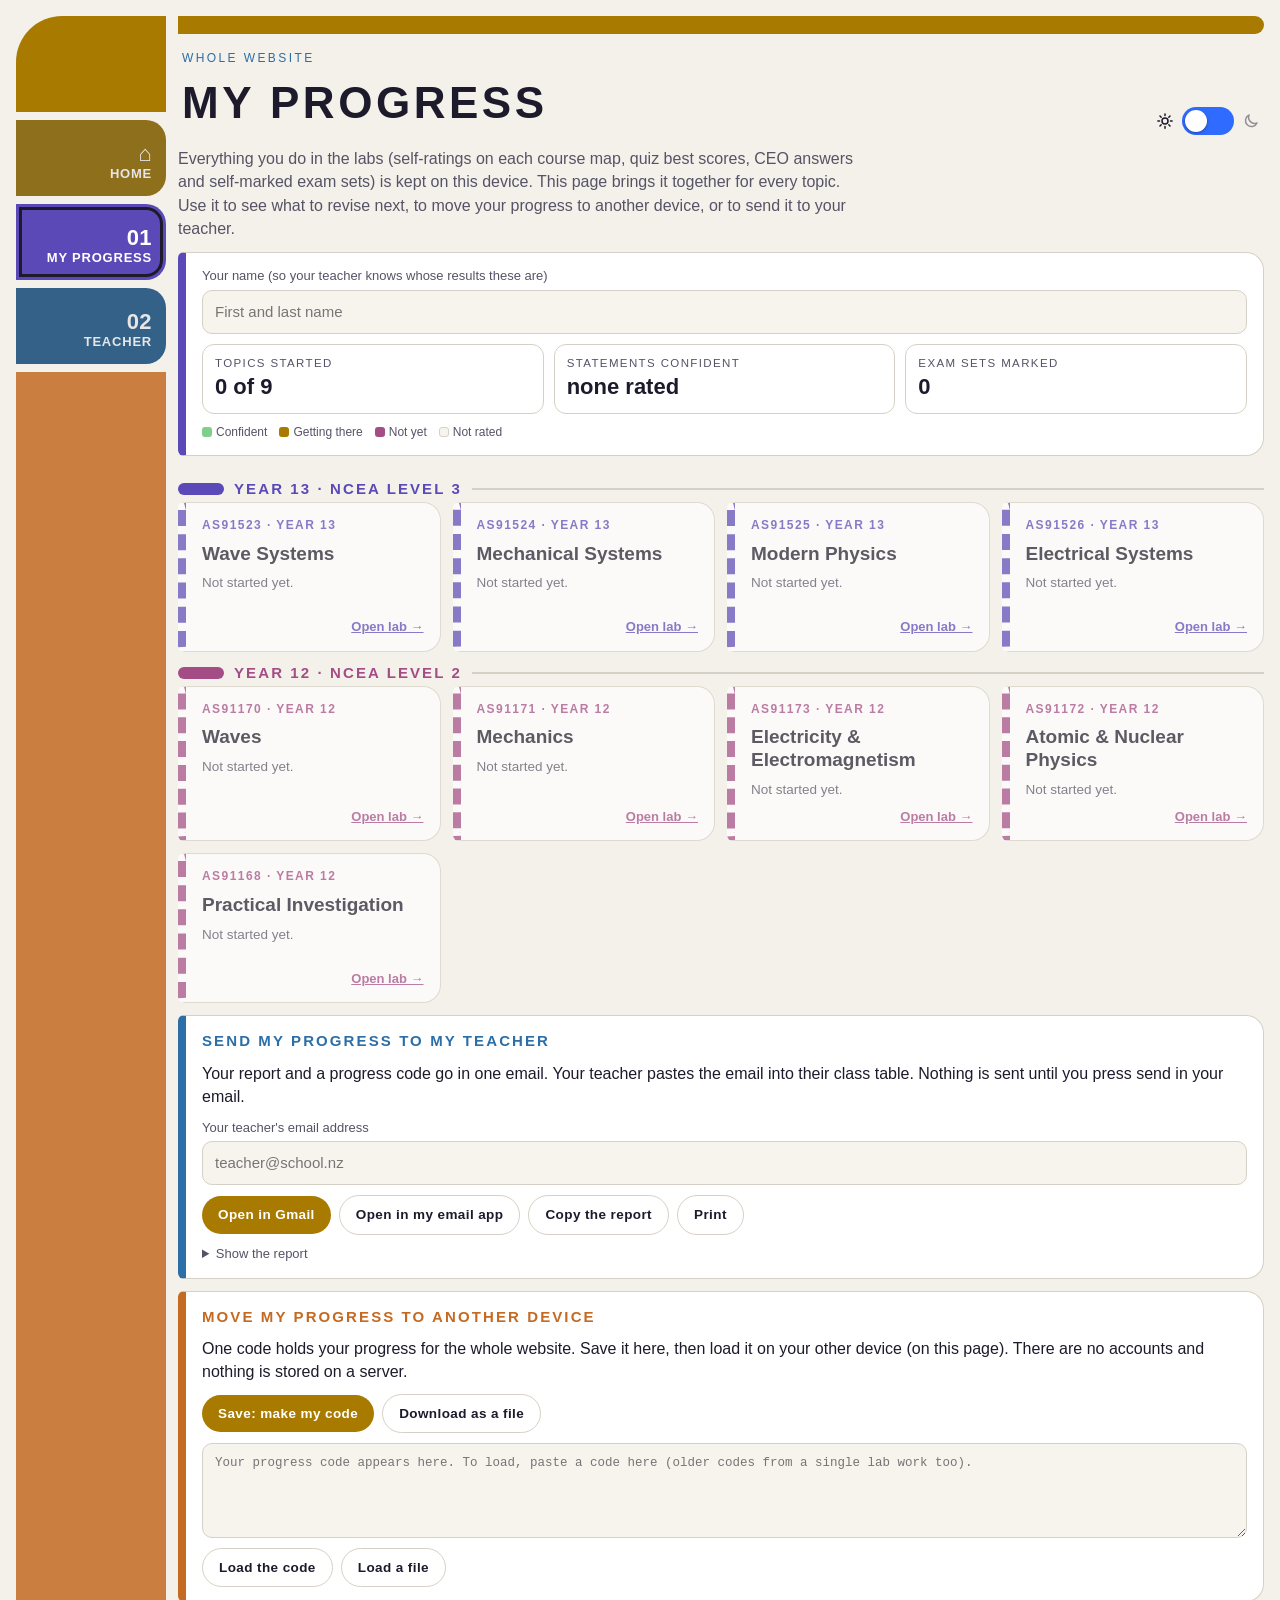
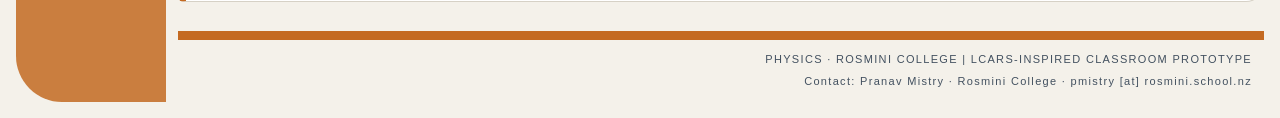
==== progress.html @ e8e891b4 "v1.26: one progress page for the whole website, and a sun/moon theme switch - New My progress page (" ====
<!DOCTYPE html>
<html lang="en">
<head>
<!-- Google tag (gtag.js) -->
<script async src="https://www.googletagmanager.com/gtag/js?id=G-SY24GC7K0S"></script>
<script>
  window.dataLayer = window.dataLayer || [];
  function gtag(){dataLayer.push(arguments);}
  gtag('js', new Date());

  gtag('config', 'G-SY24GC7K0S');
</script>
<meta charset="utf-8">
<script>
/* Light or dark: follow the browser's setting. A choice made with the slider lasts for this visit only
   (shared with the labs), so the next visit matches the browser again. */
(function(){var t=null;try{t=sessionStorage.getItem('physics-theme')}catch(e){}
if(t!=='light'&&t!=='dark'){t=(window.matchMedia&&matchMedia('(prefers-color-scheme: light)').matches)?'light':'dark'}
document.documentElement.setAttribute('data-theme',t)})();
</script>
<meta name="viewport" content="width=device-width, initial-scale=1">
<title>My progress · Physics@Rosmini</title>
<style>
:root{
  --bg:#05060b;--panel:#121526;--panel2:#181c31;--ink:#f3edf5;--muted:#c2bed4;--line:#41445b;
  --orange:#f0a66a;--yellow:#f0cc6a;--pink:#d99ac6;--lav:#a99be4;--blue:#87bbec;
  --y12:var(--pink);--y13:var(--lav);--accent:var(--yellow);
}
@media (prefers-color-scheme:light){:root:not([data-theme="dark"]){
  --bg:#f4f1ea;--panel:#ffffff;--panel2:#f7f4ee;--ink:#1d1b2b;--muted:#565366;--line:#d6d1c6;
  --orange:#c46a22;--yellow:#a87b00;--pink:#a44c86;--lav:#5b49b8;--blue:#2b6ea8;
}}
:root[data-theme="light"]{
  --bg:#f4f1ea;--panel:#ffffff;--panel2:#f7f4ee;--ink:#1d1b2b;--muted:#565366;--line:#d6d1c6;
  --orange:#c46a22;--yellow:#a87b00;--pink:#a44c86;--lav:#5b49b8;--blue:#2b6ea8;
}
*{box-sizing:border-box}
html,body{margin:0}
body{background:var(--bg);color:var(--ink);font-family:Arial,Helvetica,sans-serif;line-height:1.45;-webkit-font-smoothing:antialiased}
a{color:inherit}
button{font:inherit;color:inherit}
.frame{display:grid;grid-template-columns:150px minmax(0,1fr);gap:0 12px;max-width:1280px;margin:0 auto;padding:16px}

/* ---------- LCARS rail ---------- */
.rail{display:flex;flex-direction:column;gap:8px}
.elbow{height:96px;background:var(--accent);border-radius:46px 0 0 0;position:relative}

.yr{border:0;cursor:pointer;text-align:right;padding:12px 14px;min-height:76px;border-radius:0 20px 20px 0;
  font-weight:700;letter-spacing:.06em;font-size:13px;color:#0b0c14;display:flex;flex-direction:column;justify-content:flex-end;align-items:flex-end;
  transition:transform .15s ease, filter .15s ease;filter:saturate(.75) brightness(.9)}
.yr .num{font-size:22px;letter-spacing:.02em;line-height:1}
.yr:hover{filter:none;transform:translateX(3px)}
.yr[aria-pressed="true"]{filter:none;outline:3px solid var(--ink);outline-offset:-6px}
.yr[data-y="all"]{background:var(--accent)}
:root[data-theme="light"] .yr{color:#fff}
@media (prefers-color-scheme:light){:root:not([data-theme="dark"]) .yr{color:#fff}}
.yr[data-y="12"]{background:var(--y12)}.yr[data-y="13"]{background:var(--y13)}
.rail-fill{flex:1;min-height:40px;background:var(--orange);border-radius:0 0 0 46px;opacity:.85}

/* ---------- main ---------- */
.main{display:flex;flex-direction:column;gap:12px;min-width:0}
.topbar{height:18px;background:var(--accent);border-radius:0 9px 9px 0}
.head{display:flex;justify-content:space-between;align-items:flex-end;gap:16px;flex-wrap:wrap;padding:4px 4px 0}
.eyebrow{font-size:12px;letter-spacing:.2em;text-transform:uppercase;color:var(--blue)}
h1{margin:4px 0 0;font-size:clamp(28px,4vw,44px);letter-spacing:.08em;text-transform:uppercase}
.head-right{display:flex;align-items:center;gap:12px}
.theme-switch-wrap{display:flex;align-items:center;gap:8px;font-size:12px;white-space:nowrap}
.theme-label-dark,.theme-label-light{font-weight:700}
.theme-label-dark{color:var(--ink)}.theme-label-light{color:var(--muted)}
:root[data-theme="light"] .theme-label-dark{color:#59687a}:root[data-theme="light"] .theme-label-light{color:#17212c}
.theme-switch{position:relative;display:inline-block;width:52px;height:28px;flex:0 0 auto}
.theme-switch input{opacity:0;width:0;height:0;position:absolute}
.theme-slider{position:absolute;inset:0;cursor:pointer;background:#343c58;border:1px solid #6b738d;border-radius:999px;transition:.2s}
.theme-slider:before{content:"";position:absolute;width:20px;height:20px;left:3px;top:3px;background:#fff;border-radius:50%;transition:.2s;box-shadow:0 1px 4px rgba(0,0,0,.35)}
.theme-switch input:checked + .theme-slider{background:#d6e2f2;border-color:#8a9bb1}
.theme-switch input:checked + .theme-slider:before{transform:translateX(24px);background:#1d2633}
.theme-switch input:focus-visible + .theme-slider{outline:2px solid var(--accent);outline-offset:2px}
.tools{display:flex;gap:10px;align-items:center;flex-wrap:wrap}
.search{flex:1;min-width:200px;position:relative}
.search input{width:100%;font:inherit;font-size:15px;color:var(--ink);background:var(--panel);border:1px solid var(--line);border-radius:12px;padding:12px 14px 12px 40px}
.search input:focus{outline:2px solid var(--accent);outline-offset:1px}
.search svg{position:absolute;left:13px;top:50%;transform:translateY(-50%);opacity:.7}
.chips{display:flex;gap:6px;flex-wrap:wrap}
.chip{border:1px solid var(--line);background:var(--panel);border-radius:999px;padding:8px 13px;font-size:13px;cursor:pointer}
.chip[aria-pressed="true"]{background:var(--ink);color:var(--bg);border-color:var(--ink)}

.notice{background:var(--panel);border:1px solid var(--orange);border-left:6px solid var(--orange);border-radius:10px;padding:10px 14px;font-size:14px}
.notice code{background:var(--panel2);padding:1px 5px;border-radius:4px}

.band{display:flex;align-items:center;gap:10px;margin:10px 0 2px}
.band .bar{height:12px;flex:0 0 46px;border-radius:6px;background:var(--c)}
.band h2{margin:0;font-size:15px;letter-spacing:.14em;text-transform:uppercase;color:var(--c)}
.band .line{flex:1;height:2px;background:var(--line)}
.band .count{font-size:12px;color:var(--muted)}

.grid{display:grid;grid-template-columns:repeat(auto-fill,minmax(250px,1fr));gap:12px}
.card{--c:var(--lav);position:relative;display:flex;flex-direction:column;gap:8px;text-decoration:none;background:var(--panel);
  border:1px solid var(--line);border-left:8px solid var(--c);border-radius:6px 18px 18px 6px;padding:14px 16px 14px 16px;min-height:150px;
  transition:transform .15s ease,border-color .15s ease,box-shadow .15s ease}
a.card:hover,a.card:focus-visible{transform:translateY(-3px);border-color:var(--c);box-shadow:0 10px 26px -14px var(--c);outline:none}
.card .code{font-size:12px;letter-spacing:.12em;text-transform:uppercase;color:var(--c);font-weight:700}
.card h3{margin:0;font-size:19px;line-height:1.2}
.card p{margin:0;font-size:13.5px;color:var(--muted)}
.card .meta{margin-top:auto;display:flex;gap:6px;flex-wrap:wrap;align-items:center}
.pill{font-size:11.5px;letter-spacing:.04em;border-radius:999px;padding:3px 9px;border:1px solid var(--line);color:var(--muted)}
.pill.ext{border-color:var(--c);color:var(--c)}
.go{margin-left:auto;font-weight:700;font-size:13px;color:var(--c)}
.card.soon{opacity:.55;border-left-style:dashed}
.card.soon .go{color:var(--muted);font-weight:400}
.empty{padding:26px;text-align:center;color:var(--muted);border:1px dashed var(--line);border-radius:12px}

.footer{border-top:9px solid var(--orange);margin-top:17px;padding:12px;text-align:right;color:var(--muted);font-size:11px;letter-spacing:.12em}
.footer span{display:inline-block;margin-top:6px}
:root[data-theme="light"] .footer{color:#435160}
@media (prefers-color-scheme:light){:root:not([data-theme="dark"]) .footer{color:#435160}}

/* ---------- phone ---------- */
@media (max-width:720px){
  .frame{grid-template-columns:1fr;padding:12px 16px}
  .rail{flex-direction:row;gap:6px;overflow-x:auto;order:0}
  .elbow,.rail-fill{display:none}
  .yr{min-height:52px;min-width:72px;flex:1;border-radius:14px;align-items:center;justify-content:center;text-align:center;padding:8px}
  .yr .num{font-size:17px}
  .main{margin-top:10px}
  .grid{grid-template-columns:1fr}
}
@media (prefers-reduced-motion:reduce){*{transition:none!important}}


a.yr{text-decoration:none}
.yr.here{filter:none;outline:3px solid var(--ink);outline-offset:-6px}
.yr[data-y="home"]{background:var(--accent)}.yr[data-y="me"]{background:var(--lav)}.yr[data-y="teach"]{background:var(--blue)}
.lede{margin:0;color:var(--muted);max-width:78ch}
.panel{background:var(--panel);border:1px solid var(--line);border-radius:6px 18px 18px 6px;border-left:8px solid var(--c,var(--orange));padding:14px 16px;display:flex;flex-direction:column;gap:10px}
.panel h2{margin:0;font-size:15px;letter-spacing:.14em;text-transform:uppercase;color:var(--c,var(--orange))}
.panel p{margin:0}
.row{display:flex;gap:8px;flex-wrap:wrap;align-items:center}
.field{display:flex;flex-direction:column;gap:4px;font-size:13px;color:var(--muted);min-width:220px;flex:1}
.field input,textarea{font:inherit;font-size:15px;color:var(--ink);background:var(--panel2);border:1px solid var(--line);border-radius:10px;padding:10px 12px;width:100%}
textarea{font-family:ui-monospace,Menlo,Consolas,monospace;font-size:12.5px;resize:vertical;word-break:break-all}
.field input:focus,textarea:focus{outline:2px solid var(--accent);outline-offset:1px}
.btn{border:0;cursor:pointer;border-radius:999px;padding:9px 16px;font-weight:700;font-size:13.5px;letter-spacing:.03em;background:var(--accent);color:#0b0c14;text-decoration:none;display:inline-flex;align-items:center;gap:6px}
.btn.alt{background:transparent;color:var(--ink);border:1px solid var(--line)}
.btn.warn{background:transparent;color:var(--pink);border:1px solid var(--pink)}
.btn:hover{filter:brightness(1.08)}
.btn:focus-visible{outline:2px solid var(--ink);outline-offset:2px}
:root[data-theme="light"] .btn:not(.alt):not(.warn){color:#fff}
.msg{font-size:14px;padding:8px 12px;border-radius:10px;background:var(--panel2);border-left:5px solid var(--blue)}
.msg.bad{border-left-color:var(--pink)}
.msg[hidden]{display:none}
.facts{display:grid;grid-template-columns:repeat(auto-fit,minmax(150px,1fr));gap:10px}
.facts div{background:var(--panel);border:1px solid var(--line);border-radius:12px;padding:10px 12px}
.facts span{display:block;font-size:11.5px;letter-spacing:.12em;text-transform:uppercase;color:var(--muted)}
.facts b{font-size:22px}
.stack{display:flex;height:12px;border-radius:6px;overflow:hidden;background:var(--panel2);border:1px solid var(--line)}
.stack i{display:block;height:100%}
.stack .c{background:#7fcf8a}.stack .g{background:var(--yellow)}.stack .n{background:var(--pink)}
.key{display:flex;gap:12px;flex-wrap:wrap;font-size:12px;color:var(--muted)}
.key i{display:inline-block;width:10px;height:10px;border-radius:3px;margin-right:4px;vertical-align:-1px}
.card .small{font-size:12.5px;color:var(--muted)}
.card ul{margin:0;padding-left:18px;font-size:13px}
.card li{margin:2px 0}
.card .weak-h{font-size:11.5px;letter-spacing:.12em;text-transform:uppercase;color:var(--c);font-weight:700;margin-top:2px}
.card.idle{opacity:.7;border-left-style:dashed}
pre.report{white-space:pre-wrap;word-break:break-word;margin:0;background:var(--panel2);border:1px solid var(--line);border-radius:10px;padding:12px;font-size:12.5px;max-height:340px;overflow:auto}
details.more summary{cursor:pointer;color:var(--muted);font-size:13px}
.visually-hidden{position:absolute;left:-9999px}
/* teacher table */
.tablewrap{overflow:auto;border:1px solid var(--line);border-radius:12px;background:var(--panel)}
table.cls{border-collapse:collapse;width:100%;font-size:13px}
.cls th,.cls td{padding:8px 10px;border-bottom:1px solid var(--line);text-align:left;vertical-align:top}
.cls thead th{position:sticky;top:0;background:var(--panel2);font-size:11.5px;letter-spacing:.08em;text-transform:uppercase;color:var(--muted);white-space:nowrap}
.cls thead th.y13{color:var(--y13)}.cls thead th.y12{color:var(--y12)}
.cls td.cell{min-width:96px}
.cls td.cell .stack{height:8px;margin-top:4px}
.cls td.none{color:var(--muted)}
.cls tbody tr{cursor:pointer}
.cls tbody tr:hover td,.cls tbody tr.on td{background:var(--panel2)}
.cls .nm{font-weight:700;white-space:nowrap}
.cls .sub{display:block;font-size:11.5px;color:var(--muted);font-weight:400}
.gr{font-size:11.5px;color:var(--muted);display:block;margin-top:2px}
@media (max-width:720px){.facts b{font-size:18px}}
@media print{.rail,.no-print,.footer{display:none!important}.frame{display:block}.panel,.card{break-inside:avoid}}

</style>
<style id="theme-switch-style">
/* sun / moon theme switch (same on every page) */
.theme-switch-wrap{display:inline-flex!important;align-items:center!important;justify-content:center!important;gap:8px!important}
.theme-switch-wrap .theme-ico{display:inline-flex;color:inherit;opacity:.45;transition:opacity .2s}
.theme-switch-wrap:not(:has(input:checked)) .theme-ico-moon,.theme-switch-wrap:has(input:checked) .theme-ico-sun{opacity:1}
.theme-switch-wrap .theme-switch{position:relative!important;display:inline-block!important;width:52px!important;height:28px!important;flex:0 0 auto}
.theme-switch-wrap .theme-switch input{opacity:0;width:0;height:0;position:absolute}
.theme-switch-wrap .theme-slider{position:absolute!important;inset:0!important;cursor:pointer;background:#2f6bff!important;border:0!important;border-radius:999px!important;transition:background .2s!important}
.theme-switch-wrap .theme-slider:before{content:""!important;position:absolute!important;width:22px!important;height:22px!important;left:3px!important;top:3px!important;border-radius:50%!important;background:#0f1730!important;box-shadow:0 1px 3px rgba(0,0,0,.35)!important;transform:translateX(24px)!important;transition:transform .2s,background .2s!important}
.theme-switch-wrap .theme-switch input:checked+.theme-slider{background:#2f6bff!important}
.theme-switch-wrap .theme-switch input:checked+.theme-slider:before{transform:translateX(0)!important;background:#fff!important}
.theme-switch-wrap .theme-switch input:focus-visible+.theme-slider{outline:2px solid currentColor!important;outline-offset:2px!important}
@media (prefers-reduced-motion:reduce){.theme-switch-wrap .theme-slider,.theme-switch-wrap .theme-slider:before{transition:none!important}}
</style>
</head>
<body>
<div class="frame">
  <nav class="rail" aria-label="Pages">
    <div class="elbow" aria-hidden="true"></div>
    <a class="yr" data-y="home" href="index.html"><span class="num">⌂</span>HOME</a><a class="yr here" data-y="me" href="progress.html" aria-current=page><span class="num">01</span>MY PROGRESS</a><a class="yr" data-y="teach" href="teacher.html"><span class="num">02</span>TEACHER</a>
    <div class="rail-fill" aria-hidden="true"></div>
  </nav>
  <main class="main">
    <div class="topbar" aria-hidden="true"></div>
    <div class="head">
      <div>
        <div class="eyebrow">Whole website</div>
        <h1>My progress</h1>
      </div>
      <div class="head-right">
        <div aria-label="Page colour theme" class="theme-switch-wrap"><span aria-hidden="true" class="theme-ico theme-ico-sun"><svg viewBox="0 0 24 24" width="18" height="18" fill="none" stroke="currentColor" stroke-width="2" stroke-linecap="round"><circle cx="12" cy="12" r="4"/><path d="M12 2.5v2.2M12 19.3v2.2M2.5 12h2.2M19.3 12h2.2M5.3 5.3l1.6 1.6M17.1 17.1l1.6 1.6M5.3 18.7l1.6-1.6M17.1 6.9l1.6-1.6"/></svg></span><label class="theme-switch" title="Light or dark mode"><input aria-label="Use light mode" id="themeToggle" type="checkbox"/><span class="theme-slider"></span></label><span aria-hidden="true" class="theme-ico theme-ico-moon"><svg viewBox="0 0 24 24" width="18" height="18" fill="none" stroke="currentColor" stroke-width="2" stroke-linejoin="round"><path d="M20 14.5A8 8 0 0 1 9.5 4a8 8 0 1 0 10.5 10.5z"/></svg></span></div>
      </div>
    </div>

    <p class="lede">Everything you do in the labs (self-ratings on each course map, quiz best scores, CEO answers and self-marked exam sets) is kept on this device. This page brings it together for every topic. Use it to see what to revise next, to move your progress to another device, or to send it to your teacher.</p>

    <div class="panel" style="--c:var(--lav)">
      <div class="row">
        <label class="field">Your name (so your teacher knows whose results these are)<input id="me" autocomplete="name" placeholder="First and last name"></label>
      </div>
      <div class="facts" id="facts"></div>
      <div class="key"><span><i style="background:#7fcf8a"></i>Confident</span><span><i style="background:var(--yellow)"></i>Getting there</span><span><i style="background:var(--pink)"></i>Not yet</span><span><i style="background:var(--panel2);border:1px solid var(--line)"></i>Not rated</span></div>
    </div>

    <div id="topics"></div>

    <div class="panel no-print" style="--c:var(--blue)" id="send">
      <h2>Send my progress to my teacher</h2>
      <p>Your report and a progress code go in one email. Your teacher pastes the email into their class table. Nothing is sent until you press send in your email.</p>
      <div class="row"><label class="field">Your teacher's email address<input id="teacher" type="email" autocomplete="off" placeholder="teacher@school.nz"></label></div>
      <div class="row">
        <button class="btn" id="gmail" type="button">Open in Gmail</button>
        <button class="btn alt" id="mailto" type="button">Open in my email app</button>
        <button class="btn alt" id="copyRep" type="button">Copy the report</button>
        <button class="btn alt" id="print" type="button">Print</button>
      </div>
      <p class="msg" id="sendMsg" hidden aria-live="polite"></p>
      <details class="more"><summary>Show the report</summary><pre class="report" id="report"></pre></details>
    </div>

    <div class="panel no-print" style="--c:var(--orange)">
      <h2>Move my progress to another device</h2>
      <p>One code holds your progress for the whole website. Save it here, then load it on your other device (on this page). There are no accounts and nothing is stored on a server.</p>
      <div class="row">
        <button class="btn" id="make" type="button">Save: make my code</button>
        <button class="btn alt" id="dl" type="button">Download as a file</button>
      </div>
      <label class="visually-hidden" for="code">Progress code</label>
      <textarea id="code" rows="4" placeholder="Your progress code appears here. To load, paste a code here (older codes from a single lab work too)."></textarea>
      <div class="row">
        <button class="btn alt" id="load" type="button">Load the code</button>
        <label class="btn alt" style="cursor:pointer">Load a file<input id="file" type="file" accept=".txt,text/plain" hidden></label>
      </div>
      <p class="msg" id="codeMsg" hidden aria-live="polite"></p>
    </div>

    <footer class="footer">PHYSICS · ROSMINI COLLEGE   |   LCARS-INSPIRED CLASSROOM PROTOTYPE<br/><span>Contact: Pranav Mistry · Rosmini College · pmistry [at] rosmini.school.nz</span></footer>
  </main>
</div>
<script src="assets/progress.js"></script>
<script>
const $ = (id) => document.getElementById(id);
// theme: follow the browser's light/dark setting; the slider overrides it for this visit only
(function(){
  const t = $("themeToggle"), root = document.documentElement;
  const sync = () => { t.checked = root.dataset.theme === "light"; };
  sync();
  t.addEventListener("change", () => {
    root.dataset.theme = t.checked ? "light" : "dark";
    try { sessionStorage.setItem("physics-theme", root.dataset.theme); } catch (e) {}
  });
  const os = window.matchMedia ? matchMedia("(prefers-color-scheme: light)") : null;
  if (os) {
    const follow = () => { try { sessionStorage.removeItem("physics-theme"); } catch (e) {} root.dataset.theme = os.matches ? "light" : "dark"; sync(); };
    os.addEventListener ? os.addEventListener("change", follow) : os.addListener(follow);
  }
  try { localStorage.removeItem("hub-theme"); } catch (e) {}
})();



const P = window.SiteProgress, me = P.get(P.ME, {});
const esc = (s) => String(s).replace(/[&<>"]/g, (c) => ({"&":"&amp;","<":"&lt;",">":"&gt;",'"':"&quot;"}[c]));
const say = (id, html, bad) => { const m = $(id); m.hidden = false; m.classList.toggle("bad", !!bad); m.innerHTML = html; };
const nameEl = $("me"), teachEl = $("teacher");
nameEl.value = me.name || ""; teachEl.value = me.teacher || "";
const saveMe = () => { me.name = nameEl.value.trim(); me.teacher = teachEl.value.trim(); P.set(P.ME, me); };
nameEl.addEventListener("input", () => { saveMe(); renderReport(); });
teachEl.addEventListener("input", saveMe);

/* is there data for a lab that has no summary yet (old visit, or a loaded old code)? */
const rawFor = (lab) => { try { for (let i = 0; i < localStorage.length; i++) if (lab.keys(localStorage.key(i))) return true; } catch (e) {} return false; };
const stack = (m) => { const t = Math.max(1, m.total), pc = (x) => (100 * x / t).toFixed(1) + "%";
  return `<div class="stack" role="img" aria-label="${m.conf} confident, ${m.get} getting there, ${m.not} not yet, of ${m.total}"><i class="c" style="width:${pc(m.conf)}"></i><i class="g" style="width:${pc(m.get)}"></i><i class="n" style="width:${pc(m.not)}"></i></div>`; };

function render() {
  const S = P.summaries(); let started = 0, conf = 0, total = 0, exams = 0;
  const out = $("topics"); out.innerHTML = "";
  [13, 12].forEach((y) => {
    const labs = P.LABS.filter((l) => l.y === y);
    const band = document.createElement("div"); band.className = "band"; band.style.setProperty("--c", `var(--y${y})`);
    band.innerHTML = `<span class="bar"></span><h2>Year ${y} · NCEA Level ${y - 10}</h2><span class="line"></span>`; out.appendChild(band);
    const grid = document.createElement("div"); grid.className = "grid"; out.appendChild(grid);
    labs.forEach((l) => {
      const m = S[l.id], on = P.started(m), card = document.createElement("div");
      card.className = "card" + (on ? "" : " idle"); card.style.setProperty("--c", `var(--y${y})`);
      let h = `<div class="code">AS${l.as} · Year ${y}</div><h3>${esc(l.title)}</h3>`;
      if (on) {
        started++; conf += m.conf; total += m.total; exams += m.exams.length;
        h += stack(m) + `<div class="small">${m.conf} of ${m.total} confident · ${m.get} getting there · ${m.not} not yet</div>`;
        if (m.weak.length) h += `<div class="weak-h">Revise next</div><ul>${m.weak.map((w) => `<li>${esc(w)}</li>`).join("")}</ul>`;
        const bits = [];
        if (m.quiz.length) bits.push("Quiz bests: " + m.quiz.map((q) => esc(q[0].replace(/ quick check$/, "")) + " " + q[1] + "/" + q[2]).join(" · "));
        if (m.exams.length) { const e = m.exams[m.exams.length - 1]; bits.push("Last exam set (" + esc(e.d) + "): " + e.g.map(esc).join(", ")); }
        if (m.ceo) bits.push("CEO answers built: " + m.ceo[0]);
        if (bits.length) h += `<div class="small">${bits.join("<br>")}</div>`;
        h += `<div class="meta"><span class="pill">last used ${esc(P.fmtDate(m.t))}</span><a class="go" href="${l.path}">Open lab →</a></div>`;
      } else if (rawFor(l)) {
        h += `<p>You have progress saved for this topic. Open the lab once and its summary will appear here.</p><div class="meta"><a class="go" href="${l.path}">Open lab →</a></div>`;
      } else {
        h += `<p>Not started yet.</p><div class="meta"><a class="go" href="${l.path}">Open lab →</a></div>`;
      }
      card.innerHTML = h; grid.appendChild(card);
    });
  });
  $("facts").innerHTML = [["Topics started", started + " of " + P.LABS.length], ["Statements confident", total ? conf + " of " + total : "none rated"], ["Exam sets marked", String(exams)]]
    .map((f) => `<div><span>${f[0]}</span><b>${f[1]}</b></div>`).join("");
  renderReport();
}
let lastCode = "";
async function makeCode() { saveMe(); lastCode = await P.encode(P.collect(me.name)); return lastCode; }
function renderReport() { $("report").textContent = P.report(nameEl.value.trim(), P.summaries(), lastCode || "(made when you send)"); }

async function prepared() {
  if (!nameEl.value.trim()) { say("sendMsg", "<strong>Add your name first</strong> (at the top of the page), so your teacher knows whose results these are.", true); nameEl.focus(); return null; }
  const code = await makeCode(), text = P.report(me.name, P.summaries(), code); renderReport(); return { code, text };
}
const subject = () => "Physics revision progress: " + (me.name || "student");
$("gmail").onclick = async () => { const r = await prepared(); if (!r) return;
  window.open("https://mail.google.com/mail/?view=cm&fs=1&to=" + encodeURIComponent(me.teacher) + "&su=" + encodeURIComponent(subject()) + "&body=" + encodeURIComponent(r.text), "_blank", "noopener");
  say("sendMsg", "<strong>Gmail opened in a new tab.</strong> Check the email, then press send. If nothing opened, use <b>Copy the report</b> and paste it into an email."); };
$("mailto").onclick = async () => { const r = await prepared(); if (!r) return;
  location.href = "mailto:" + encodeURIComponent(me.teacher) + "?subject=" + encodeURIComponent(subject()) + "&body=" + encodeURIComponent(r.text);
  say("sendMsg", "<strong>Your email app should open.</strong> If it does not, use <b>Copy the report</b> and paste it into an email."); };
const copy = async (t) => { try { await navigator.clipboard.writeText(t); return true; } catch (e) { const a = document.createElement("textarea"); a.value = t; document.body.appendChild(a); a.select(); let ok = false; try { ok = document.execCommand("copy"); } catch (e2) {} a.remove(); return ok; } };
$("copyRep").onclick = async () => { const r = await prepared(); if (!r) return; const ok = await copy(r.text);
  say("sendMsg", ok ? "<strong>Report copied.</strong> Paste it into an email or a message to your teacher. Keep the code at the bottom: it is what puts you in the class table." : "Copying was blocked. Open <b>Show the report</b> below and copy it from there.", !ok); };
$("print").onclick = () => { renderReport(); document.querySelector("details.more").open = true; window.print(); };

$("make").onclick = async () => { const c = await makeCode(); $("code").value = c; renderReport(); const ok = await copy(c);
  say("codeMsg", "<strong>Code ready" + (ok ? " and copied" : "") + ".</strong> Paste it somewhere you can reach from your other device (an email to yourself, or a Google Doc), or download it as a file."); };
$("dl").onclick = async () => { const c = await makeCode(), a = document.createElement("a");
  a.href = URL.createObjectURL(new Blob([c], { type: "text/plain" })); a.download = "physics-progress.txt"; document.body.appendChild(a); a.click(); a.remove();
  say("codeMsg", "<strong>Saved</strong> as physics-progress.txt in your downloads."); };
async function loadText(t) {
  const found = P.findCodes(t); if (!found.length) { say("codeMsg", "<strong>That is not a progress code.</strong> Copy the whole code, starting with PR1. (or the letters from an older lab code).", true); return; }
  let o; try { o = await P.decode(found[0]); } catch (e) { say("codeMsg", "<strong>That code could not be read.</strong> It may be cut short: copy all of it.", true); return; }
  const what = o.old ? "your progress for " + P.LABS.find((l) => l.id === o.old).title : "your progress on this device for every topic";
  if (!confirm("Loading this code replaces " + what + ". Continue?")) return;
  P.load(o); Object.assign(me, P.get(P.ME, {})); nameEl.value = me.name || ""; render();
  say("codeMsg", "<strong>Progress loaded" + (o.d ? " (saved " + o.d + ")" : "") + ".</strong>" + (o.old ? " This was an older single-lab code: open that lab once to refresh its summary here." : ""));
}
$("load").onclick = () => loadText($("code").value);
$("file").onchange = (e) => { const f = e.target.files[0]; if (!f) return; f.text().then(loadText); e.target.value = ""; };
window.addEventListener("storage", render);
render();

</script>
</body>
</html>
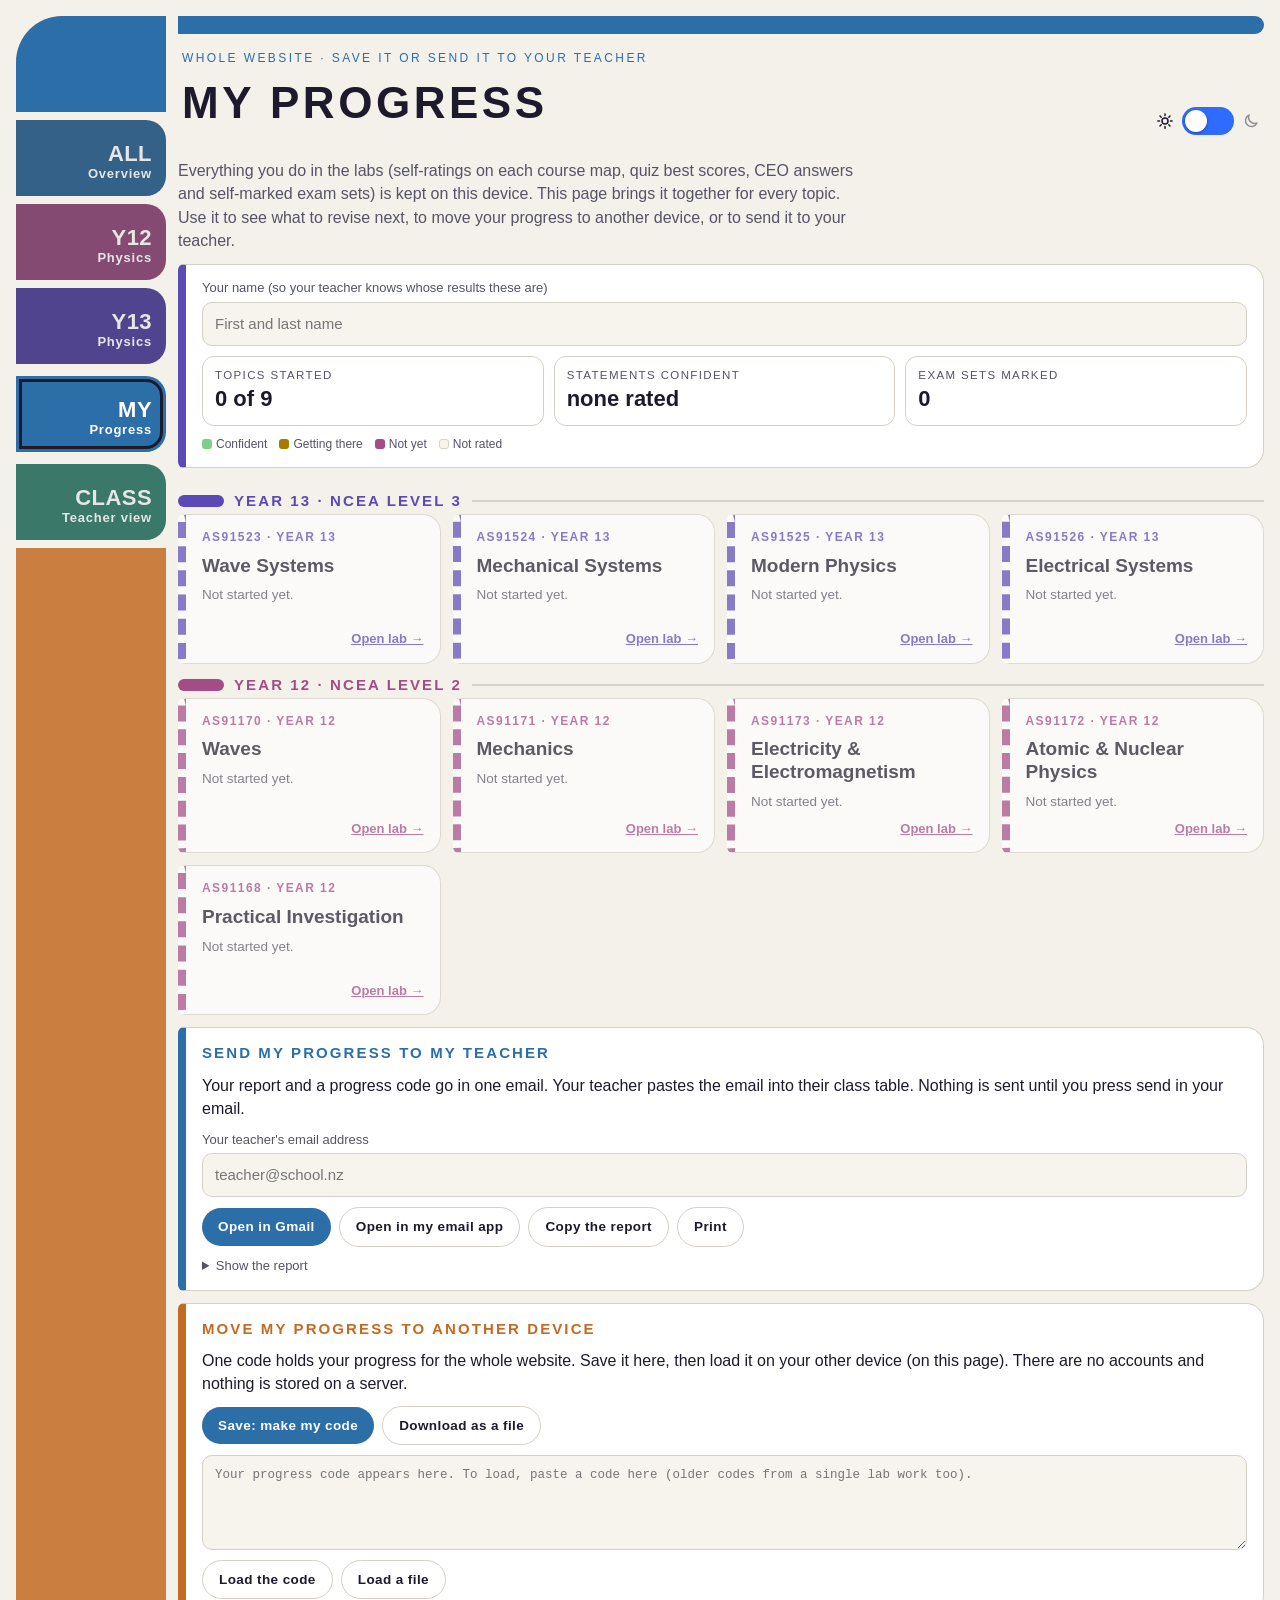
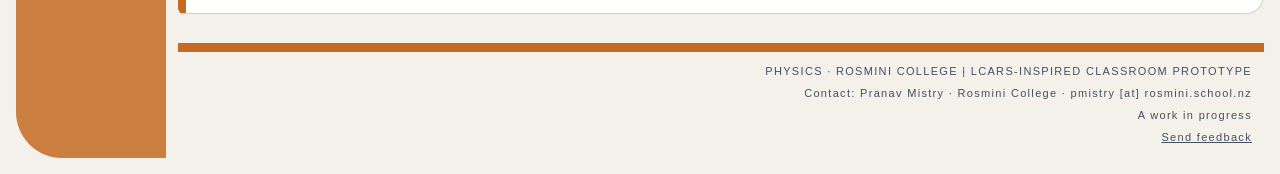
==== commit e4a589d7: "v1.28: My progress and Teacher view move onto the home page - Two new rail buttons on the home page " ====
--- a/progress.html
+++ b/progress.html
@@ -1,375 +1,8 @@
 <!DOCTYPE html>
-<html lang="en">
-<head>
-<!-- Google tag (gtag.js) -->
-<script async src="https://www.googletagmanager.com/gtag/js?id=G-SY24GC7K0S"></script>
-<script>
-  window.dataLayer = window.dataLayer || [];
-  function gtag(){dataLayer.push(arguments);}
-  gtag('js', new Date());
-
-  gtag('config', 'G-SY24GC7K0S');
-</script>
-<meta charset="utf-8">
-<script>
-/* Light or dark: follow the browser's setting. A choice made with the slider lasts for this visit only
-   (shared with the labs), so the next visit matches the browser again. */
-(function(){var t=null;try{t=sessionStorage.getItem('physics-theme')}catch(e){}
-if(t!=='light'&&t!=='dark'){t=(window.matchMedia&&matchMedia('(prefers-color-scheme: light)').matches)?'light':'dark'}
-document.documentElement.setAttribute('data-theme',t)})();
-</script>
+<html lang="en"><head><meta charset="utf-8"><title>My progress · Physics@Rosmini</title>
 <meta name="viewport" content="width=device-width, initial-scale=1">
-<title>My progress · Physics@Rosmini</title>
-<style>
-:root{
-  --bg:#05060b;--panel:#121526;--panel2:#181c31;--ink:#f3edf5;--muted:#c2bed4;--line:#41445b;
-  --orange:#f0a66a;--yellow:#f0cc6a;--pink:#d99ac6;--lav:#a99be4;--blue:#87bbec;
-  --y12:var(--pink);--y13:var(--lav);--accent:var(--yellow);
-}
-@media (prefers-color-scheme:light){:root:not([data-theme="dark"]){
-  --bg:#f4f1ea;--panel:#ffffff;--panel2:#f7f4ee;--ink:#1d1b2b;--muted:#565366;--line:#d6d1c6;
-  --orange:#c46a22;--yellow:#a87b00;--pink:#a44c86;--lav:#5b49b8;--blue:#2b6ea8;
-}}
-:root[data-theme="light"]{
-  --bg:#f4f1ea;--panel:#ffffff;--panel2:#f7f4ee;--ink:#1d1b2b;--muted:#565366;--line:#d6d1c6;
-  --orange:#c46a22;--yellow:#a87b00;--pink:#a44c86;--lav:#5b49b8;--blue:#2b6ea8;
-}
-*{box-sizing:border-box}
-html,body{margin:0}
-body{background:var(--bg);color:var(--ink);font-family:Arial,Helvetica,sans-serif;line-height:1.45;-webkit-font-smoothing:antialiased}
-a{color:inherit}
-button{font:inherit;color:inherit}
-.frame{display:grid;grid-template-columns:150px minmax(0,1fr);gap:0 12px;max-width:1280px;margin:0 auto;padding:16px}
-
-/* ---------- LCARS rail ---------- */
-.rail{display:flex;flex-direction:column;gap:8px}
-.elbow{height:96px;background:var(--accent);border-radius:46px 0 0 0;position:relative}
-
-.yr{border:0;cursor:pointer;text-align:right;padding:12px 14px;min-height:76px;border-radius:0 20px 20px 0;
-  font-weight:700;letter-spacing:.06em;font-size:13px;color:#0b0c14;display:flex;flex-direction:column;justify-content:flex-end;align-items:flex-end;
-  transition:transform .15s ease, filter .15s ease;filter:saturate(.75) brightness(.9)}
-.yr .num{font-size:22px;letter-spacing:.02em;line-height:1}
-.yr:hover{filter:none;transform:translateX(3px)}
-.yr[aria-pressed="true"]{filter:none;outline:3px solid var(--ink);outline-offset:-6px}
-.yr[data-y="all"]{background:var(--accent)}
-:root[data-theme="light"] .yr{color:#fff}
-@media (prefers-color-scheme:light){:root:not([data-theme="dark"]) .yr{color:#fff}}
-.yr[data-y="12"]{background:var(--y12)}.yr[data-y="13"]{background:var(--y13)}
-.rail-fill{flex:1;min-height:40px;background:var(--orange);border-radius:0 0 0 46px;opacity:.85}
-
-/* ---------- main ---------- */
-.main{display:flex;flex-direction:column;gap:12px;min-width:0}
-.topbar{height:18px;background:var(--accent);border-radius:0 9px 9px 0}
-.head{display:flex;justify-content:space-between;align-items:flex-end;gap:16px;flex-wrap:wrap;padding:4px 4px 0}
-.eyebrow{font-size:12px;letter-spacing:.2em;text-transform:uppercase;color:var(--blue)}
-h1{margin:4px 0 0;font-size:clamp(28px,4vw,44px);letter-spacing:.08em;text-transform:uppercase}
-.head-right{display:flex;align-items:center;gap:12px}
-.theme-switch-wrap{display:flex;align-items:center;gap:8px;font-size:12px;white-space:nowrap}
-.theme-label-dark,.theme-label-light{font-weight:700}
-.theme-label-dark{color:var(--ink)}.theme-label-light{color:var(--muted)}
-:root[data-theme="light"] .theme-label-dark{color:#59687a}:root[data-theme="light"] .theme-label-light{color:#17212c}
-.theme-switch{position:relative;display:inline-block;width:52px;height:28px;flex:0 0 auto}
-.theme-switch input{opacity:0;width:0;height:0;position:absolute}
-.theme-slider{position:absolute;inset:0;cursor:pointer;background:#343c58;border:1px solid #6b738d;border-radius:999px;transition:.2s}
-.theme-slider:before{content:"";position:absolute;width:20px;height:20px;left:3px;top:3px;background:#fff;border-radius:50%;transition:.2s;box-shadow:0 1px 4px rgba(0,0,0,.35)}
-.theme-switch input:checked + .theme-slider{background:#d6e2f2;border-color:#8a9bb1}
-.theme-switch input:checked + .theme-slider:before{transform:translateX(24px);background:#1d2633}
-.theme-switch input:focus-visible + .theme-slider{outline:2px solid var(--accent);outline-offset:2px}
-.tools{display:flex;gap:10px;align-items:center;flex-wrap:wrap}
-.search{flex:1;min-width:200px;position:relative}
-.search input{width:100%;font:inherit;font-size:15px;color:var(--ink);background:var(--panel);border:1px solid var(--line);border-radius:12px;padding:12px 14px 12px 40px}
-.search input:focus{outline:2px solid var(--accent);outline-offset:1px}
-.search svg{position:absolute;left:13px;top:50%;transform:translateY(-50%);opacity:.7}
-.chips{display:flex;gap:6px;flex-wrap:wrap}
-.chip{border:1px solid var(--line);background:var(--panel);border-radius:999px;padding:8px 13px;font-size:13px;cursor:pointer}
-.chip[aria-pressed="true"]{background:var(--ink);color:var(--bg);border-color:var(--ink)}
-
-.notice{background:var(--panel);border:1px solid var(--orange);border-left:6px solid var(--orange);border-radius:10px;padding:10px 14px;font-size:14px}
-.notice code{background:var(--panel2);padding:1px 5px;border-radius:4px}
-
-.band{display:flex;align-items:center;gap:10px;margin:10px 0 2px}
-.band .bar{height:12px;flex:0 0 46px;border-radius:6px;background:var(--c)}
-.band h2{margin:0;font-size:15px;letter-spacing:.14em;text-transform:uppercase;color:var(--c)}
-.band .line{flex:1;height:2px;background:var(--line)}
-.band .count{font-size:12px;color:var(--muted)}
-
-.grid{display:grid;grid-template-columns:repeat(auto-fill,minmax(250px,1fr));gap:12px}
-.card{--c:var(--lav);position:relative;display:flex;flex-direction:column;gap:8px;text-decoration:none;background:var(--panel);
-  border:1px solid var(--line);border-left:8px solid var(--c);border-radius:6px 18px 18px 6px;padding:14px 16px 14px 16px;min-height:150px;
-  transition:transform .15s ease,border-color .15s ease,box-shadow .15s ease}
-a.card:hover,a.card:focus-visible{transform:translateY(-3px);border-color:var(--c);box-shadow:0 10px 26px -14px var(--c);outline:none}
-.card .code{font-size:12px;letter-spacing:.12em;text-transform:uppercase;color:var(--c);font-weight:700}
-.card h3{margin:0;font-size:19px;line-height:1.2}
-.card p{margin:0;font-size:13.5px;color:var(--muted)}
-.card .meta{margin-top:auto;display:flex;gap:6px;flex-wrap:wrap;align-items:center}
-.pill{font-size:11.5px;letter-spacing:.04em;border-radius:999px;padding:3px 9px;border:1px solid var(--line);color:var(--muted)}
-.pill.ext{border-color:var(--c);color:var(--c)}
-.go{margin-left:auto;font-weight:700;font-size:13px;color:var(--c)}
-.card.soon{opacity:.55;border-left-style:dashed}
-.card.soon .go{color:var(--muted);font-weight:400}
-.empty{padding:26px;text-align:center;color:var(--muted);border:1px dashed var(--line);border-radius:12px}
-
-.footer{border-top:9px solid var(--orange);margin-top:17px;padding:12px;text-align:right;color:var(--muted);font-size:11px;letter-spacing:.12em}
-.footer span{display:inline-block;margin-top:6px}
-:root[data-theme="light"] .footer{color:#435160}
-@media (prefers-color-scheme:light){:root:not([data-theme="dark"]) .footer{color:#435160}}
-
-/* ---------- phone ---------- */
-@media (max-width:720px){
-  .frame{grid-template-columns:1fr;padding:12px 16px}
-  .rail{flex-direction:row;gap:6px;overflow-x:auto;order:0}
-  .elbow,.rail-fill{display:none}
-  .yr{min-height:52px;min-width:72px;flex:1;border-radius:14px;align-items:center;justify-content:center;text-align:center;padding:8px}
-  .yr .num{font-size:17px}
-  .main{margin-top:10px}
-  .grid{grid-template-columns:1fr}
-}
-@media (prefers-reduced-motion:reduce){*{transition:none!important}}
-
-
-a.yr{text-decoration:none}
-.yr.here{filter:none;outline:3px solid var(--ink);outline-offset:-6px}
-.yr[data-y="home"]{background:var(--accent)}.yr[data-y="me"]{background:var(--lav)}.yr[data-y="teach"]{background:var(--blue)}
-.lede{margin:0;color:var(--muted);max-width:78ch}
-.panel{background:var(--panel);border:1px solid var(--line);border-radius:6px 18px 18px 6px;border-left:8px solid var(--c,var(--orange));padding:14px 16px;display:flex;flex-direction:column;gap:10px}
-.panel h2{margin:0;font-size:15px;letter-spacing:.14em;text-transform:uppercase;color:var(--c,var(--orange))}
-.panel p{margin:0}
-.row{display:flex;gap:8px;flex-wrap:wrap;align-items:center}
-.field{display:flex;flex-direction:column;gap:4px;font-size:13px;color:var(--muted);min-width:220px;flex:1}
-.field input,textarea{font:inherit;font-size:15px;color:var(--ink);background:var(--panel2);border:1px solid var(--line);border-radius:10px;padding:10px 12px;width:100%}
-textarea{font-family:ui-monospace,Menlo,Consolas,monospace;font-size:12.5px;resize:vertical;word-break:break-all}
-.field input:focus,textarea:focus{outline:2px solid var(--accent);outline-offset:1px}
-.btn{border:0;cursor:pointer;border-radius:999px;padding:9px 16px;font-weight:700;font-size:13.5px;letter-spacing:.03em;background:var(--accent);color:#0b0c14;text-decoration:none;display:inline-flex;align-items:center;gap:6px}
-.btn.alt{background:transparent;color:var(--ink);border:1px solid var(--line)}
-.btn.warn{background:transparent;color:var(--pink);border:1px solid var(--pink)}
-.btn:hover{filter:brightness(1.08)}
-.btn:focus-visible{outline:2px solid var(--ink);outline-offset:2px}
-:root[data-theme="light"] .btn:not(.alt):not(.warn){color:#fff}
-.msg{font-size:14px;padding:8px 12px;border-radius:10px;background:var(--panel2);border-left:5px solid var(--blue)}
-.msg.bad{border-left-color:var(--pink)}
-.msg[hidden]{display:none}
-.facts{display:grid;grid-template-columns:repeat(auto-fit,minmax(150px,1fr));gap:10px}
-.facts div{background:var(--panel);border:1px solid var(--line);border-radius:12px;padding:10px 12px}
-.facts span{display:block;font-size:11.5px;letter-spacing:.12em;text-transform:uppercase;color:var(--muted)}
-.facts b{font-size:22px}
-.stack{display:flex;height:12px;border-radius:6px;overflow:hidden;background:var(--panel2);border:1px solid var(--line)}
-.stack i{display:block;height:100%}
-.stack .c{background:#7fcf8a}.stack .g{background:var(--yellow)}.stack .n{background:var(--pink)}
-.key{display:flex;gap:12px;flex-wrap:wrap;font-size:12px;color:var(--muted)}
-.key i{display:inline-block;width:10px;height:10px;border-radius:3px;margin-right:4px;vertical-align:-1px}
-.card .small{font-size:12.5px;color:var(--muted)}
-.card ul{margin:0;padding-left:18px;font-size:13px}
-.card li{margin:2px 0}
-.card .weak-h{font-size:11.5px;letter-spacing:.12em;text-transform:uppercase;color:var(--c);font-weight:700;margin-top:2px}
-.card.idle{opacity:.7;border-left-style:dashed}
-pre.report{white-space:pre-wrap;word-break:break-word;margin:0;background:var(--panel2);border:1px solid var(--line);border-radius:10px;padding:12px;font-size:12.5px;max-height:340px;overflow:auto}
-details.more summary{cursor:pointer;color:var(--muted);font-size:13px}
-.visually-hidden{position:absolute;left:-9999px}
-/* teacher table */
-.tablewrap{overflow:auto;border:1px solid var(--line);border-radius:12px;background:var(--panel)}
-table.cls{border-collapse:collapse;width:100%;font-size:13px}
-.cls th,.cls td{padding:8px 10px;border-bottom:1px solid var(--line);text-align:left;vertical-align:top}
-.cls thead th{position:sticky;top:0;background:var(--panel2);font-size:11.5px;letter-spacing:.08em;text-transform:uppercase;color:var(--muted);white-space:nowrap}
-.cls thead th.y13{color:var(--y13)}.cls thead th.y12{color:var(--y12)}
-.cls td.cell{min-width:96px}
-.cls td.cell .stack{height:8px;margin-top:4px}
-.cls td.none{color:var(--muted)}
-.cls tbody tr{cursor:pointer}
-.cls tbody tr:hover td,.cls tbody tr.on td{background:var(--panel2)}
-.cls .nm{font-weight:700;white-space:nowrap}
-.cls .sub{display:block;font-size:11.5px;color:var(--muted);font-weight:400}
-.gr{font-size:11.5px;color:var(--muted);display:block;margin-top:2px}
-@media (max-width:720px){.facts b{font-size:18px}}
-@media print{.rail,.no-print,.footer{display:none!important}.frame{display:block}.panel,.card{break-inside:avoid}}
-
-</style>
-<style id="theme-switch-style">
-/* sun / moon theme switch (same on every page) */
-.theme-switch-wrap{display:inline-flex!important;align-items:center!important;justify-content:center!important;gap:8px!important}
-.theme-switch-wrap .theme-ico{display:inline-flex;color:inherit;opacity:.45;transition:opacity .2s}
-.theme-switch-wrap:not(:has(input:checked)) .theme-ico-moon,.theme-switch-wrap:has(input:checked) .theme-ico-sun{opacity:1}
-.theme-switch-wrap .theme-switch{position:relative!important;display:inline-block!important;width:52px!important;height:28px!important;flex:0 0 auto}
-.theme-switch-wrap .theme-switch input{opacity:0;width:0;height:0;position:absolute}
-.theme-switch-wrap .theme-slider{position:absolute!important;inset:0!important;cursor:pointer;background:#2f6bff!important;border:0!important;border-radius:999px!important;transition:background .2s!important}
-.theme-switch-wrap .theme-slider:before{content:""!important;position:absolute!important;width:22px!important;height:22px!important;left:3px!important;top:3px!important;border-radius:50%!important;background:#0f1730!important;box-shadow:0 1px 3px rgba(0,0,0,.35)!important;transform:translateX(24px)!important;transition:transform .2s,background .2s!important}
-.theme-switch-wrap .theme-switch input:checked+.theme-slider{background:#2f6bff!important}
-.theme-switch-wrap .theme-switch input:checked+.theme-slider:before{transform:translateX(0)!important;background:#fff!important}
-.theme-switch-wrap .theme-switch input:focus-visible+.theme-slider{outline:2px solid currentColor!important;outline-offset:2px!important}
-@media (prefers-reduced-motion:reduce){.theme-switch-wrap .theme-slider,.theme-switch-wrap .theme-slider:before{transition:none!important}}
-</style>
-</head>
-<body>
-<div class="frame">
-  <nav class="rail" aria-label="Pages">
-    <div class="elbow" aria-hidden="true"></div>
-    <a class="yr" data-y="home" href="index.html"><span class="num">⌂</span>HOME</a><a class="yr here" data-y="me" href="progress.html" aria-current=page><span class="num">01</span>MY PROGRESS</a><a class="yr" data-y="teach" href="teacher.html"><span class="num">02</span>TEACHER</a>
-    <div class="rail-fill" aria-hidden="true"></div>
-  </nav>
-  <main class="main">
-    <div class="topbar" aria-hidden="true"></div>
-    <div class="head">
-      <div>
-        <div class="eyebrow">Whole website</div>
-        <h1>My progress</h1>
-      </div>
-      <div class="head-right">
-        <div aria-label="Page colour theme" class="theme-switch-wrap"><span aria-hidden="true" class="theme-ico theme-ico-sun"><svg viewBox="0 0 24 24" width="18" height="18" fill="none" stroke="currentColor" stroke-width="2" stroke-linecap="round"><circle cx="12" cy="12" r="4"/><path d="M12 2.5v2.2M12 19.3v2.2M2.5 12h2.2M19.3 12h2.2M5.3 5.3l1.6 1.6M17.1 17.1l1.6 1.6M5.3 18.7l1.6-1.6M17.1 6.9l1.6-1.6"/></svg></span><label class="theme-switch" title="Light or dark mode"><input aria-label="Use light mode" id="themeToggle" type="checkbox"/><span class="theme-slider"></span></label><span aria-hidden="true" class="theme-ico theme-ico-moon"><svg viewBox="0 0 24 24" width="18" height="18" fill="none" stroke="currentColor" stroke-width="2" stroke-linejoin="round"><path d="M20 14.5A8 8 0 0 1 9.5 4a8 8 0 1 0 10.5 10.5z"/></svg></span></div>
-      </div>
-    </div>
-
-    <p class="lede">Everything you do in the labs (self-ratings on each course map, quiz best scores, CEO answers and self-marked exam sets) is kept on this device. This page brings it together for every topic. Use it to see what to revise next, to move your progress to another device, or to send it to your teacher.</p>
-
-    <div class="panel" style="--c:var(--lav)">
-      <div class="row">
-        <label class="field">Your name (so your teacher knows whose results these are)<input id="me" autocomplete="name" placeholder="First and last name"></label>
-      </div>
-      <div class="facts" id="facts"></div>
-      <div class="key"><span><i style="background:#7fcf8a"></i>Confident</span><span><i style="background:var(--yellow)"></i>Getting there</span><span><i style="background:var(--pink)"></i>Not yet</span><span><i style="background:var(--panel2);border:1px solid var(--line)"></i>Not rated</span></div>
-    </div>
-
-    <div id="topics"></div>
-
-    <div class="panel no-print" style="--c:var(--blue)" id="send">
-      <h2>Send my progress to my teacher</h2>
-      <p>Your report and a progress code go in one email. Your teacher pastes the email into their class table. Nothing is sent until you press send in your email.</p>
-      <div class="row"><label class="field">Your teacher's email address<input id="teacher" type="email" autocomplete="off" placeholder="teacher@school.nz"></label></div>
-      <div class="row">
-        <button class="btn" id="gmail" type="button">Open in Gmail</button>
-        <button class="btn alt" id="mailto" type="button">Open in my email app</button>
-        <button class="btn alt" id="copyRep" type="button">Copy the report</button>
-        <button class="btn alt" id="print" type="button">Print</button>
-      </div>
-      <p class="msg" id="sendMsg" hidden aria-live="polite"></p>
-      <details class="more"><summary>Show the report</summary><pre class="report" id="report"></pre></details>
-    </div>
-
-    <div class="panel no-print" style="--c:var(--orange)">
-      <h2>Move my progress to another device</h2>
-      <p>One code holds your progress for the whole website. Save it here, then load it on your other device (on this page). There are no accounts and nothing is stored on a server.</p>
-      <div class="row">
-        <button class="btn" id="make" type="button">Save: make my code</button>
-        <button class="btn alt" id="dl" type="button">Download as a file</button>
-      </div>
-      <label class="visually-hidden" for="code">Progress code</label>
-      <textarea id="code" rows="4" placeholder="Your progress code appears here. To load, paste a code here (older codes from a single lab work too)."></textarea>
-      <div class="row">
-        <button class="btn alt" id="load" type="button">Load the code</button>
-        <label class="btn alt" style="cursor:pointer">Load a file<input id="file" type="file" accept=".txt,text/plain" hidden></label>
-      </div>
-      <p class="msg" id="codeMsg" hidden aria-live="polite"></p>
-    </div>
-
-    <footer class="footer">PHYSICS · ROSMINI COLLEGE   |   LCARS-INSPIRED CLASSROOM PROTOTYPE<br/><span>Contact: Pranav Mistry · Rosmini College · pmistry [at] rosmini.school.nz</span></footer>
-  </main>
-</div>
-<script src="assets/progress.js"></script>
-<script>
-const $ = (id) => document.getElementById(id);
-// theme: follow the browser's light/dark setting; the slider overrides it for this visit only
-(function(){
-  const t = $("themeToggle"), root = document.documentElement;
-  const sync = () => { t.checked = root.dataset.theme === "light"; };
-  sync();
-  t.addEventListener("change", () => {
-    root.dataset.theme = t.checked ? "light" : "dark";
-    try { sessionStorage.setItem("physics-theme", root.dataset.theme); } catch (e) {}
-  });
-  const os = window.matchMedia ? matchMedia("(prefers-color-scheme: light)") : null;
-  if (os) {
-    const follow = () => { try { sessionStorage.removeItem("physics-theme"); } catch (e) {} root.dataset.theme = os.matches ? "light" : "dark"; sync(); };
-    os.addEventListener ? os.addEventListener("change", follow) : os.addListener(follow);
-  }
-  try { localStorage.removeItem("hub-theme"); } catch (e) {}
-})();
-
-
-
-const P = window.SiteProgress, me = P.get(P.ME, {});
-const esc = (s) => String(s).replace(/[&<>"]/g, (c) => ({"&":"&amp;","<":"&lt;",">":"&gt;",'"':"&quot;"}[c]));
-const say = (id, html, bad) => { const m = $(id); m.hidden = false; m.classList.toggle("bad", !!bad); m.innerHTML = html; };
-const nameEl = $("me"), teachEl = $("teacher");
-nameEl.value = me.name || ""; teachEl.value = me.teacher || "";
-const saveMe = () => { me.name = nameEl.value.trim(); me.teacher = teachEl.value.trim(); P.set(P.ME, me); };
-nameEl.addEventListener("input", () => { saveMe(); renderReport(); });
-teachEl.addEventListener("input", saveMe);
-
-/* is there data for a lab that has no summary yet (old visit, or a loaded old code)? */
-const rawFor = (lab) => { try { for (let i = 0; i < localStorage.length; i++) if (lab.keys(localStorage.key(i))) return true; } catch (e) {} return false; };
-const stack = (m) => { const t = Math.max(1, m.total), pc = (x) => (100 * x / t).toFixed(1) + "%";
-  return `<div class="stack" role="img" aria-label="${m.conf} confident, ${m.get} getting there, ${m.not} not yet, of ${m.total}"><i class="c" style="width:${pc(m.conf)}"></i><i class="g" style="width:${pc(m.get)}"></i><i class="n" style="width:${pc(m.not)}"></i></div>`; };
-
-function render() {
-  const S = P.summaries(); let started = 0, conf = 0, total = 0, exams = 0;
-  const out = $("topics"); out.innerHTML = "";
-  [13, 12].forEach((y) => {
-    const labs = P.LABS.filter((l) => l.y === y);
-    const band = document.createElement("div"); band.className = "band"; band.style.setProperty("--c", `var(--y${y})`);
-    band.innerHTML = `<span class="bar"></span><h2>Year ${y} · NCEA Level ${y - 10}</h2><span class="line"></span>`; out.appendChild(band);
-    const grid = document.createElement("div"); grid.className = "grid"; out.appendChild(grid);
-    labs.forEach((l) => {
-      const m = S[l.id], on = P.started(m), card = document.createElement("div");
-      card.className = "card" + (on ? "" : " idle"); card.style.setProperty("--c", `var(--y${y})`);
-      let h = `<div class="code">AS${l.as} · Year ${y}</div><h3>${esc(l.title)}</h3>`;
-      if (on) {
-        started++; conf += m.conf; total += m.total; exams += m.exams.length;
-        h += stack(m) + `<div class="small">${m.conf} of ${m.total} confident · ${m.get} getting there · ${m.not} not yet</div>`;
-        if (m.weak.length) h += `<div class="weak-h">Revise next</div><ul>${m.weak.map((w) => `<li>${esc(w)}</li>`).join("")}</ul>`;
-        const bits = [];
-        if (m.quiz.length) bits.push("Quiz bests: " + m.quiz.map((q) => esc(q[0].replace(/ quick check$/, "")) + " " + q[1] + "/" + q[2]).join(" · "));
-        if (m.exams.length) { const e = m.exams[m.exams.length - 1]; bits.push("Last exam set (" + esc(e.d) + "): " + e.g.map(esc).join(", ")); }
-        if (m.ceo) bits.push("CEO answers built: " + m.ceo[0]);
-        if (bits.length) h += `<div class="small">${bits.join("<br>")}</div>`;
-        h += `<div class="meta"><span class="pill">last used ${esc(P.fmtDate(m.t))}</span><a class="go" href="${l.path}">Open lab →</a></div>`;
-      } else if (rawFor(l)) {
-        h += `<p>You have progress saved for this topic. Open the lab once and its summary will appear here.</p><div class="meta"><a class="go" href="${l.path}">Open lab →</a></div>`;
-      } else {
-        h += `<p>Not started yet.</p><div class="meta"><a class="go" href="${l.path}">Open lab →</a></div>`;
-      }
-      card.innerHTML = h; grid.appendChild(card);
-    });
-  });
-  $("facts").innerHTML = [["Topics started", started + " of " + P.LABS.length], ["Statements confident", total ? conf + " of " + total : "none rated"], ["Exam sets marked", String(exams)]]
-    .map((f) => `<div><span>${f[0]}</span><b>${f[1]}</b></div>`).join("");
-  renderReport();
-}
-let lastCode = "";
-async function makeCode() { saveMe(); lastCode = await P.encode(P.collect(me.name)); return lastCode; }
-function renderReport() { $("report").textContent = P.report(nameEl.value.trim(), P.summaries(), lastCode || "(made when you send)"); }
-
-async function prepared() {
-  if (!nameEl.value.trim()) { say("sendMsg", "<strong>Add your name first</strong> (at the top of the page), so your teacher knows whose results these are.", true); nameEl.focus(); return null; }
-  const code = await makeCode(), text = P.report(me.name, P.summaries(), code); renderReport(); return { code, text };
-}
-const subject = () => "Physics revision progress: " + (me.name || "student");
-$("gmail").onclick = async () => { const r = await prepared(); if (!r) return;
-  window.open("https://mail.google.com/mail/?view=cm&fs=1&to=" + encodeURIComponent(me.teacher) + "&su=" + encodeURIComponent(subject()) + "&body=" + encodeURIComponent(r.text), "_blank", "noopener");
-  say("sendMsg", "<strong>Gmail opened in a new tab.</strong> Check the email, then press send. If nothing opened, use <b>Copy the report</b> and paste it into an email."); };
-$("mailto").onclick = async () => { const r = await prepared(); if (!r) return;
-  location.href = "mailto:" + encodeURIComponent(me.teacher) + "?subject=" + encodeURIComponent(subject()) + "&body=" + encodeURIComponent(r.text);
-  say("sendMsg", "<strong>Your email app should open.</strong> If it does not, use <b>Copy the report</b> and paste it into an email."); };
-const copy = async (t) => { try { await navigator.clipboard.writeText(t); return true; } catch (e) { const a = document.createElement("textarea"); a.value = t; document.body.appendChild(a); a.select(); let ok = false; try { ok = document.execCommand("copy"); } catch (e2) {} a.remove(); return ok; } };
-$("copyRep").onclick = async () => { const r = await prepared(); if (!r) return; const ok = await copy(r.text);
-  say("sendMsg", ok ? "<strong>Report copied.</strong> Paste it into an email or a message to your teacher. Keep the code at the bottom: it is what puts you in the class table." : "Copying was blocked. Open <b>Show the report</b> below and copy it from there.", !ok); };
-$("print").onclick = () => { renderReport(); document.querySelector("details.more").open = true; window.print(); };
-
-$("make").onclick = async () => { const c = await makeCode(); $("code").value = c; renderReport(); const ok = await copy(c);
-  say("codeMsg", "<strong>Code ready" + (ok ? " and copied" : "") + ".</strong> Paste it somewhere you can reach from your other device (an email to yourself, or a Google Doc), or download it as a file."); };
-$("dl").onclick = async () => { const c = await makeCode(), a = document.createElement("a");
-  a.href = URL.createObjectURL(new Blob([c], { type: "text/plain" })); a.download = "physics-progress.txt"; document.body.appendChild(a); a.click(); a.remove();
-  say("codeMsg", "<strong>Saved</strong> as physics-progress.txt in your downloads."); };
-async function loadText(t) {
-  const found = P.findCodes(t); if (!found.length) { say("codeMsg", "<strong>That is not a progress code.</strong> Copy the whole code, starting with PR1. (or the letters from an older lab code).", true); return; }
-  let o; try { o = await P.decode(found[0]); } catch (e) { say("codeMsg", "<strong>That code could not be read.</strong> It may be cut short: copy all of it.", true); return; }
-  const what = o.old ? "your progress for " + P.LABS.find((l) => l.id === o.old).title : "your progress on this device for every topic";
-  if (!confirm("Loading this code replaces " + what + ". Continue?")) return;
-  P.load(o); Object.assign(me, P.get(P.ME, {})); nameEl.value = me.name || ""; render();
-  say("codeMsg", "<strong>Progress loaded" + (o.d ? " (saved " + o.d + ")" : "") + ".</strong>" + (o.old ? " This was an older single-lab code: open that lab once to refresh its summary here." : ""));
-}
-$("load").onclick = () => loadText($("code").value);
-$("file").onchange = (e) => { const f = e.target.files[0]; if (!f) return; f.text().then(loadText); e.target.value = ""; };
-window.addEventListener("storage", render);
-render();
-
-</script>
-</body>
-</html>
+<meta http-equiv="refresh" content="0; url=index.html#progress">
+<script>location.replace("index.html#progress");</script>
+</head><body style="font-family:Arial,sans-serif;background:#05060b;color:#f3edf5;padding:24px">
+<p>My progress is now on the home page. <a style="color:#87bbec" href="index.html#progress">Open it here</a>.</p>
+</body></html>
